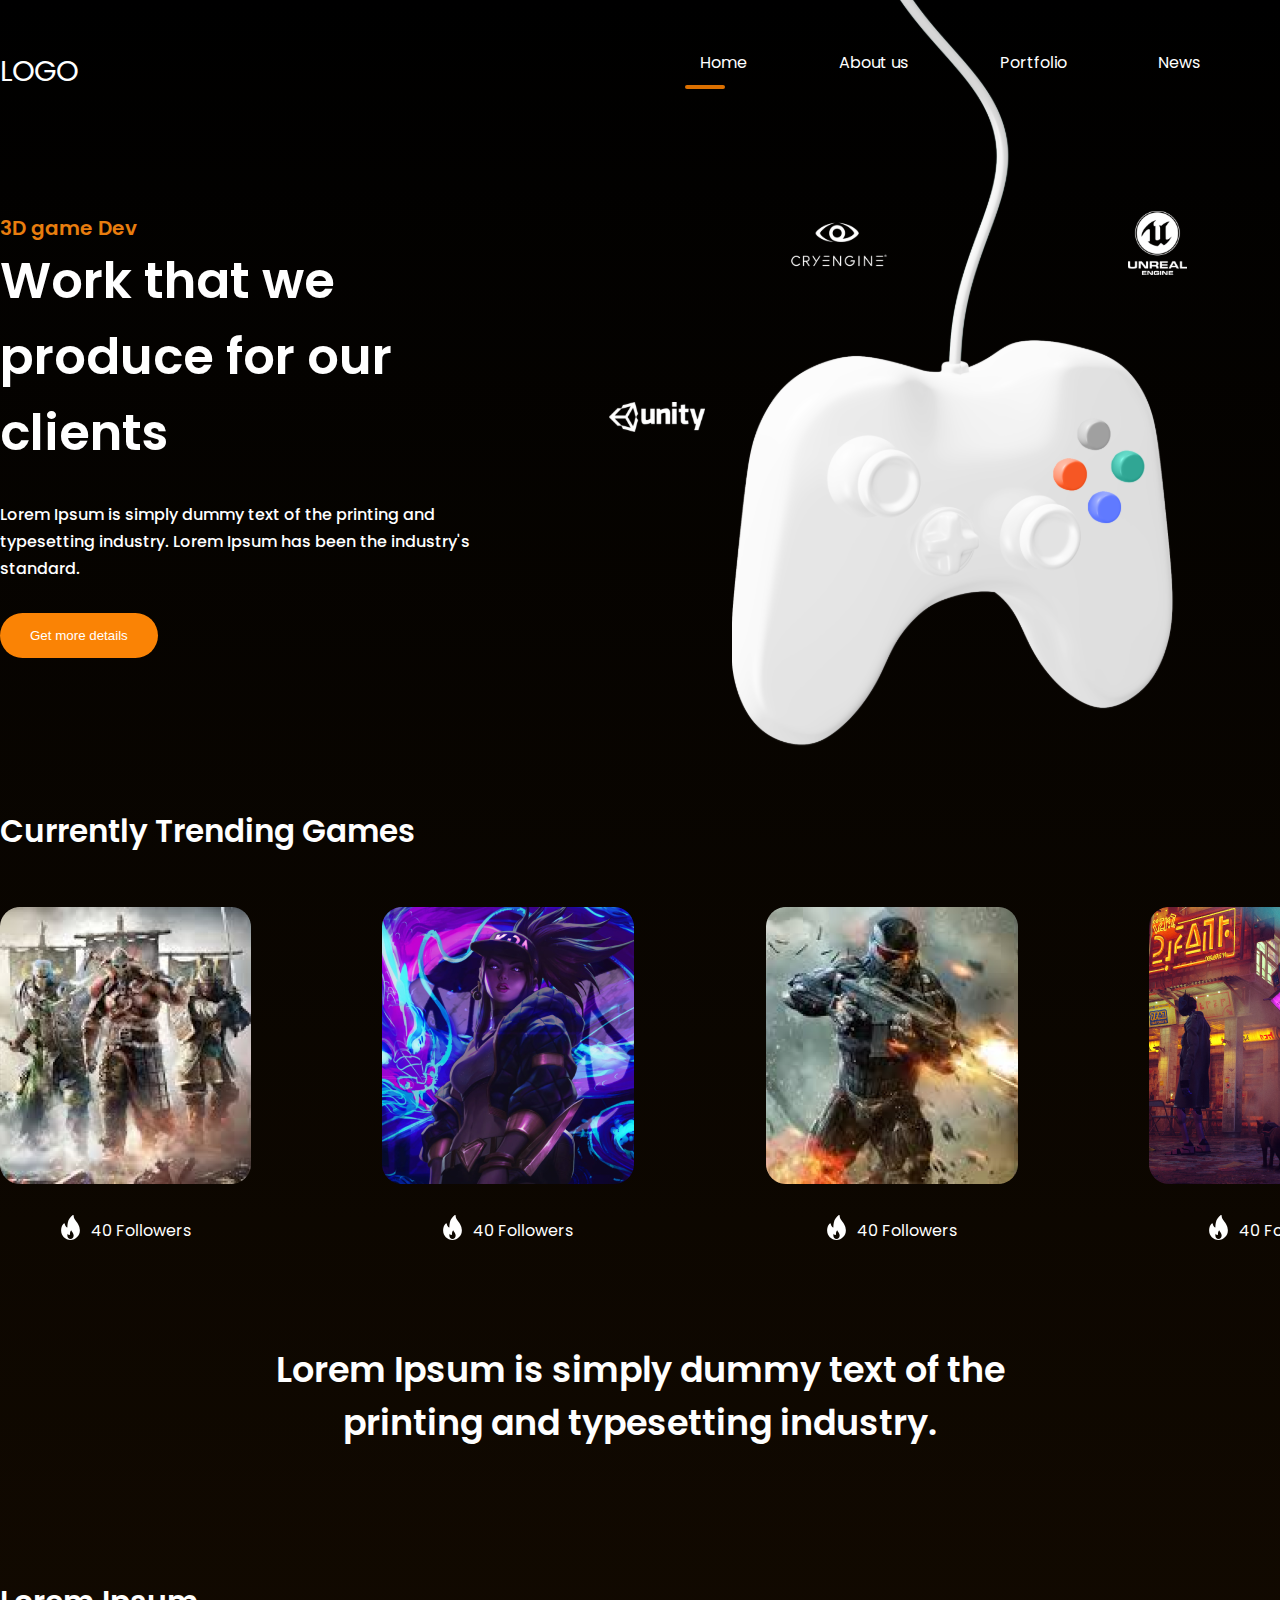
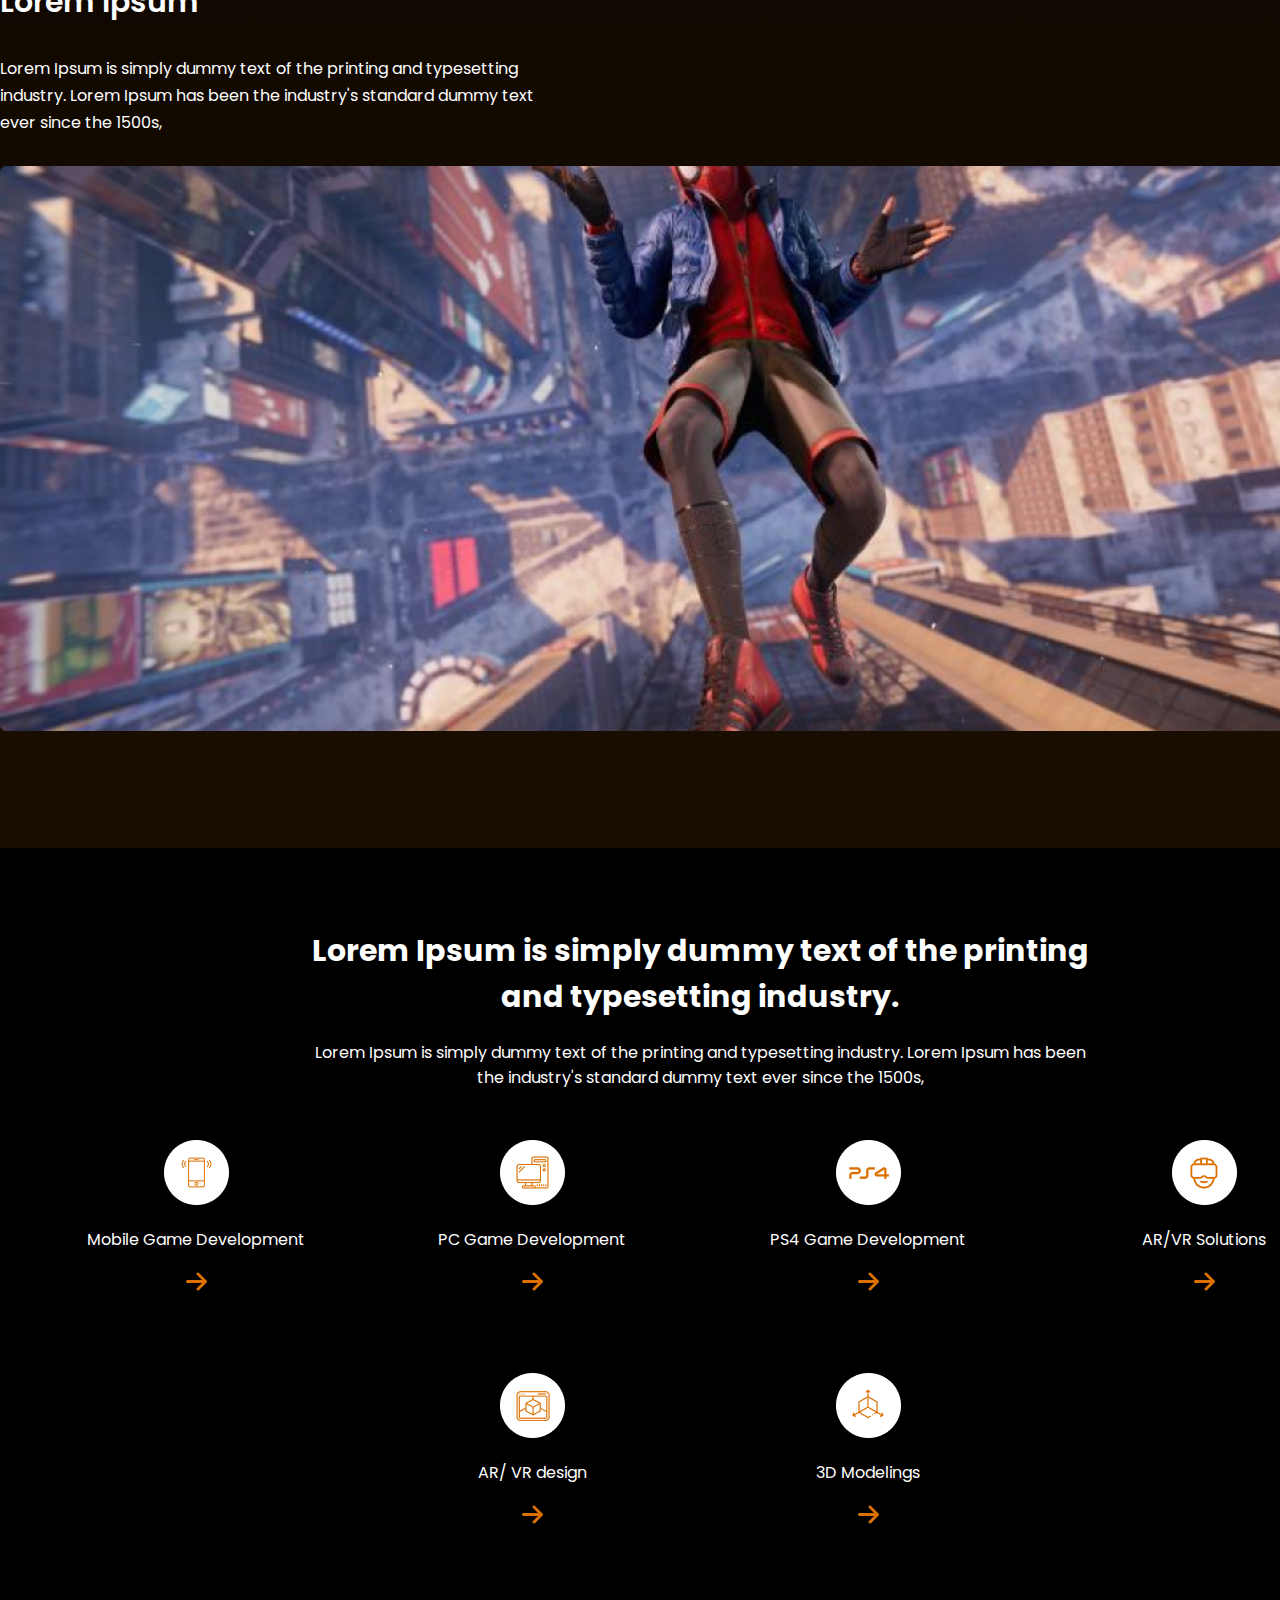
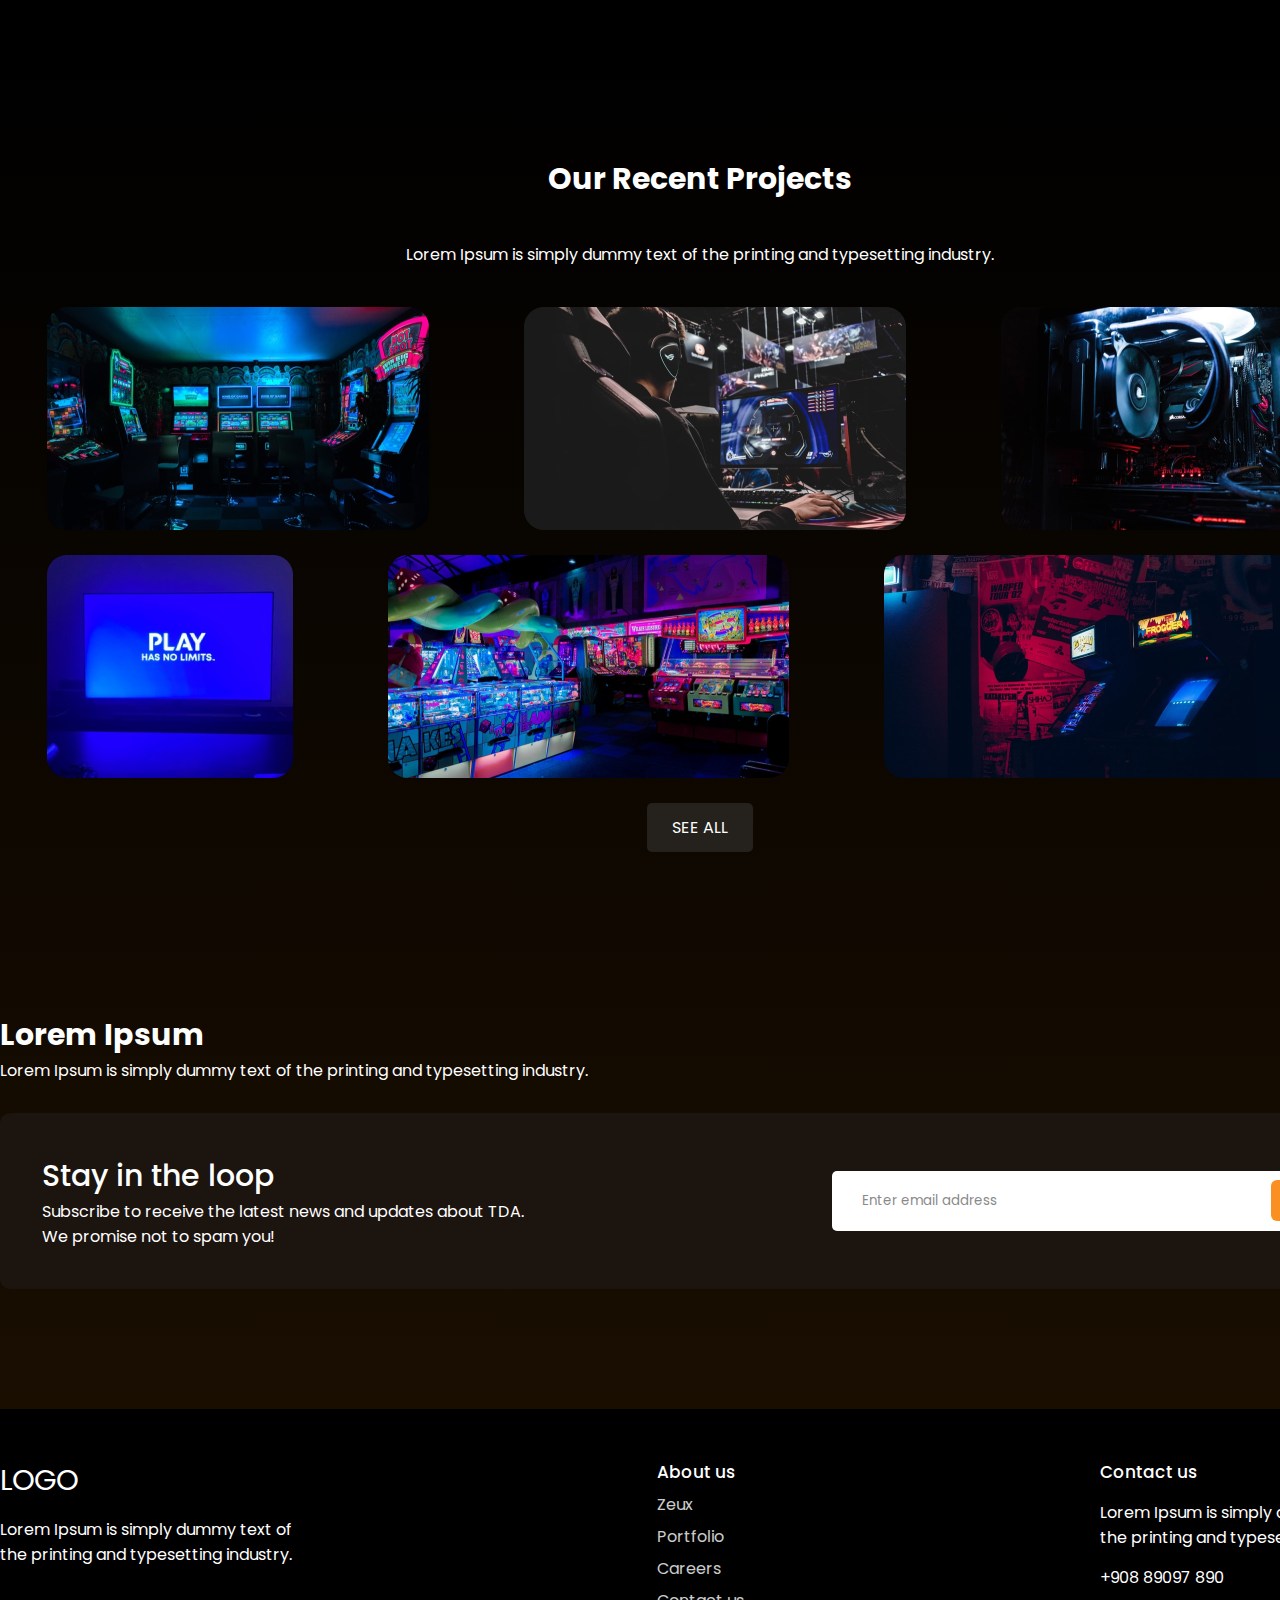
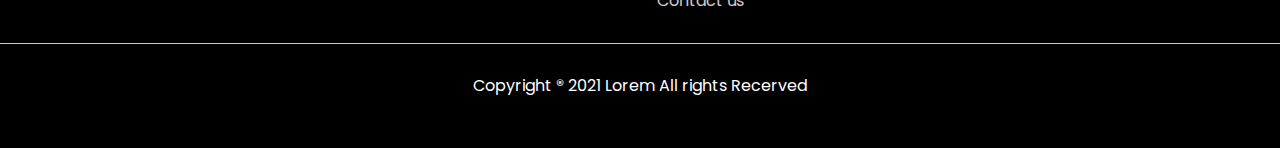
==== index.html @ 4696f95d "Designed the main page and two additional ones." ====
<!DOCTYPE html>
<html lang="en">
<head>
    <meta charset="UTF-8">
    <meta name="viewport" content="width=device-width, initial-scale=1.0">
    <title>Game Website</title>
    <link rel="stylesheet" href="main.css">
    <script src="Script.js"></script>   
</head>
<body>
<div class="wrapper">
    <header class="container">
        <span class="logo">logo</span>
           <nav>
               <ul>
                    <li class="active"><a href="index.html">Home</a></li>
                    <li><a href="about.html">About us</a></li>
                    <li><a href="#">Portfolio</a></li>
                    <li><a href="#">News</a></li>
                    <li class="btn"><a href="contacts.html">Contacts</a></li>
               </ul>
           </nav>
    </header>

    <div class="hero container">
        <div class="hero--info">
            <h2>3D game Dev</h2>
            <h1>Work that we produce for our clients</h1>
            <p>Lorem Ipsum is simply dummy text of the printing and typesetting industry. Lorem Ipsum has been the industry's standard.</p>
            <button class="btn">Get more details</button>
        </div>
    <img src="Images/Joystick.svg" alt="Joystick">
    </div>

    <div class="container trending">

      <a href="#" class="see-all">SEE ALL</a>
      <h3>Currently Trending Games</h3>

      <div class="games">
         <div class="block">
             <img src="Images/Game1.png" alt="">
             <span><img src="Images/Fire.svg" alt=""> 40 Followers</span>
         </div>
         <div class="block">
            <img src="Images/Game2.png" alt="">
            <span><img src="Images/Fire.svg" alt=""> 40 Followers</span>
        </div>
        <div class="block">
            <img src="Images/Game3.png" alt="">
            <span><img src="Images/Fire.svg" alt=""> 40 Followers</span>
        </div>
        <div class="block">
            <img src="Images/Game4.png" alt="">
            <span><img src="Images/Fire.svg" alt=""> 40 Followers</span>
        </div>

       </div>
    </div>

    <div class="container big-text">
        <p>Lorem Ipsum is simply dummy text of the printing and typesetting industry.</p>
    </div>

    <div class="container banner">
        <h3>Lorem Ipsum</h3>
        <p>Lorem Ipsum is simply dummy text of the printing and typesetting industry. Lorem Ipsum has been the industry's standard dummy text ever since the 1500s,</p>
        <img src="Images/Game5.png" alt="">
    </div>
</div>

    <div class="features">
        <div class="container">
            <h3>Lorem Ipsum is simply dummy text of the printing and typesetting industry.</h3>
            <p>Lorem Ipsum is simply dummy text of the printing and typesetting industry. Lorem Ipsum has been the industry's standard dummy text ever since the 1500s,</p>
            <div class="info">
                <div class="block">
                    <img src="Images/Features1.png" alt="">
                    <p>Mobile Game Development</p>
                    <img src="Images/Arrow1.png" alt="">
                </div>
                <div class="block">
                    <img src="Images/Features2.png" alt="">
                    <p>PC Game Development</p>
                    <img src="Images/Arrow1.png" alt="">
                </div>
                <div class="block">
                    <img src="Images/Features3.png" alt="">
                    <p>PS4 Game Development</p>
                    <img src="Images/Arrow1.png" alt="">
                </div>
                <div class="block">
                    <img src="Images/Features4.png" alt="">
                    <p>AR/VR Solutions</p>
                    <img src="Images/Arrow1.png" alt="">
                </div>
                <div class="block">
                    <img src="Images/Features5.png" alt="">
                    <p>AR/ VR design</p>
                    <img src="Images/Arrow1.png" alt="">
                </div>
                <div class="block">
                    <img src="Images/Features6.png" alt="">
                    <p>3D Modelings</p>
                    <img src="Images/Arrow1.png" alt="">
                </div>
            
            </div>


        </div>
    </div>

    <div class="wrapper">
        <div class="container project">
                <h3>Our Recent Projects</h3>
                <p>Lorem Ipsum is simply dummy text of the printing and typesetting industry.</p>
            <div class="images">
                <img src="Images/Img1.png" alt="">
                <img src="Images/Img2.png" alt="">
                <img src="Images/Img3.png" alt="">
            </div>

            <div class="images">
                <img src="Images/Img4.png" alt="">
                <img src="Images/Img5.png" alt="">
                <img src="Images/Img6.png" alt="">
            </div>
            <a href="" class="see-all">SEE ALL</a>
        </div>

        <div class="container email">
            <h3>Lorem Ipsum</h3>
            <p>Lorem Ipsum is simply dummy text of the printing and typesetting industry.</p>
            <div class="block">
                <div>
                    <h4>Stay in the loop</h4>
                    <p>Subscribe to receive the latest news and updates about TDA.
                        We promise not to spam you! </p>

                </div>

                <div>
                    <input type="email" id="emailField" placeholder="Enter email address">
                    <button onclick="checkEmail()">Continue</button>

                </div>

            </div>


        </div>

    </div>

    <footer>
        <div class="blocks container">
            <div>
                <span class="logo">LOGO</span>
                <p>Lorem Ipsum is simply dummy text of the printing and typesetting industry.</p>
            </div>

            <div>
                <h4>About us</h4>
                <ul>
                  <li>Zeux</li>
                  <li>Portfolio</li>
                  <li>Careers</li>
                  <li>Contact us</li>
                </ul>
            </div>

            <div>
                <h4>Contact us</h4>
                <p>Lorem Ipsum is simply dummy text of the printing and typesetting industry.</p>
                <p>+908 89097 890</p>


            </div>



        </div>
        <hr>
        <p>Copyright ® 2021 Lorem All rights Recerved</p>
    </footer>

</body>
</html>
---- main.css ----
@import url('https://fonts.googleapis.com/css2?family=Poppins:ital,wght@0,100;0,200;0,300;0,400;0,500;0,600;0,700;0,800;0,900;1,100;1,200;1,300;1,400;1,500;1,600;1,700;1,800;1,900&display=swap');
* {
    margin: 0;
    padding: 0;
}
body {
    font-family: "Poppins", sans-serif;
    font-weight: 400;
    color: #fff;
    background: #000;
}

a {
    text-decoration: none;
}

img {
    max-width: 100%;
}
.wrapper {
    background: linear-gradient(180deg, rgba(0,0,0,1) 0%, rgba(26,14,1,1) 100%);
    width: 100%;
    overflow-x: hidden;
}

.container {
    width: 1400px;
    margin: 0 auto;
}

header {
padding: 50px 0;
}

header .logo, footer .blocks .logo {
    text-transform: uppercase;
    font-size: 29px;
    font-weight: 800px;
}

header nav {
float: right;
width: 50%;
}

header nav ul {
    list-style: none;
    display: flex;
    justify-content: space-between;
    z-index: 2;
    position: relative;
} 

header nav ul Li {
    display: inline-block;
} 

header nav ul Li a {
    color: #fff;

} 

header nav ul Li.active::after {
    content: '';
    display:block;
    width: 40px;
    height: 4px;
    background: #DC7000;
    border-radius: 10px;
    position: relative;
    top: 10px;
    left: -15px;
} 

header nav ul Li:not(.btn) a:hover {
    color: #fff;
    border-bottom: 4px solid #DC7000;
} 

header nav ul Li.btn a, .email .block button {
    background: #FA9021;
    padding: 9px 17px;
    border-radius: 6px;
    transition: all 500ms ease;
}

header nav ul Li.btn a:hover, .email .block button:hover {
    background: #a5631d;
}

.hero {
    padding-bottom: 100px;
    position: relative; 
    z-index: 1;
}

.hero--info{
    width: 530px;
    padding-top: 70px;
}

.hero--info h2{
    color: #E87D0E;
    font-size: 20px;
    font-weight: 600;
}

.hero--info h1{
    font-size: 50px;
    font-weight: 600;
}

.hero--info p{
    font-weight: 500;
    line-height: 170%;
    margin: 30px 0;
}

.hero--info .btn, .hero-about .info .btn {
    background: #FA8305;
    color: #fff;
    border-radius: 50px;
    padding: 15px 30px;
    border: 0;
    transition: all 500ms ease;

}

.hero--info .btn:hover, .hero-about .info .btn:hover {
    cursor: pointer;
    transform: scale(1.1);
}

.hero img {
    position: absolute;
    top: -150px;
    right: 0;

}

/* СЕКЦИЯ С ИГРАМИ */
.trending {
    padding-top: 50px;
}

.trending h3 {
    font-weight: 600;
    font-size: 31px;
}

.trending .see-all, .project .see-all {
    color: #fff;
    background: #25211d;
    border-radius: 5px;
    padding: 12px 23px;
    float: right;
    display: block;
    transition: all 500ms ease;
}

.trending .see-all:hover, .project .see-all:hover {
    transform: scale(1.1);
}

.trending .games {
    display: flex;
    justify-content: space-between;
    width: 100%;
    padding: 50px 0;

}

.trending .games span {
    display: block;
    text-align: center;
    margin-top: 20px;
}

.trending .games span img {
    position: relative;
    top: 4px;
    margin-right: 7px;
}

.big-text {
    padding: 50px 0;
    font-size: 35px;
    font-weight: 600;
    text-align: center;
    width: 800px;
}

.banner {
    padding: 80px 0;

}

.banner h3 {
    font-size: 30px;
    font-weight: 600;
    margin-bottom: 30px;
}

.banner p {
    line-height: 170%;
    margin-bottom: 30px;
    width: 550px;
}

.banner img {
    width: 100%;
    margin-bottom: 30px;
}

/* СЕКЦИЯ С ИЗОБРАЖЕНИЕМ */

.features {
    background: url(Images/BG2.png) no-repeat center center fixed;
    background-size: cover;
    padding: 80px 0;
}
.features h3,
.features p {
    margin-bottom: 20px;
    text-align: center;
    max-width: 800px;
    margin-left: auto;
    margin-right: auto;
}
.features h3 {
    font-size: 30px;
}

.features .info {
    display: flex;
    justify-content: center;
    flex-wrap: wrap;
}

.features .info .block {
    text-align: center;
    width: 20%;
    margin: 30px 2%;
}

.features .info .block img {
    margin-bottom: 15px;
}

.project {
    padding: 100px 0;
}

.project h3 {
    font-size: 30px;
    text-align: center;
}

.project p {
    margin: 40px 0;
    text-align: center;
}

.project .images {
    display: flex;
    justify-content: space-around;
    margin-bottom: 25px;

}

.project .see-all {
    float: none;
    width: 60px;
    text-align: center;
    margin: 0 auto;
}

/* НИЖНЯЯ СЕКЦИЯ ГЛАВНОЙ СТРАНИЦЫ */

.email {
    padding-bottom: 120px;

}

.email h3 {
    margin-top: 60px;
    font-size: 30px; 

}

.email .block {
background: #1C140F;
margin-top: 30px;
border-radius: 10px;
padding: 40px 3%;
width: 94%;
display: flex;
justify-content: space-between;
align-items: center;
}

.email .block h4 {
font-size: 30px;
font-weight: 500;
}

.email .block p {
    width: 500px;
}

.email .block input {
    background: #fff;
    outline: none;
    border: 0;
    border-radius: 5px;
    width: 380px;
    font-family: "Poppins", sans-serif;
    font-weight: 400;
    padding: 20px 30px;
    position: relative;
    right: -95px;
    z-index: 1;
    padding-right: 120px;
}

.email .block input::placeholder {
color: #898989;
}

.email .block button {
    cursor: pointer;
    border: 0;
    padding: 13px 17px;
    position: relative;
    z-index: 2;
    color: #fff;
}

/* Страница "About us" */

.hero-about {
    position: relative;
}

.hero-about .info {
    width: 500px;
    padding: 250px 0;
}

.hero-about .info h1 {
    margin-bottom: 15px;
    font-size: 30px;

}

.hero-about .info .btn {
    margin-top: 20px;
}

.hero-about img {
    position: absolute;
    right: -150px;
    top: 0;
}

.work {
    padding: 80px 0;
}

.work h2 {
    font-size: 25px;
    margin-bottom: 40px;
}

.work .blocks {
    display: flex;
    justify-content: space-between;
}

.work .blocks .block {
width: 25%;
border-radius: 10px;
padding: 50px 35px;
background: #1C140F;
}

.work .blocks .block h3 {
    font-size: 20px;
    margin: 20px 0;
}

.work .blocks .block .badge {
    border-radius: 7px;
    padding: 10px 20px;
}

.work .blocks .block .badge.purple {
    background: #560f67;
}

.work .blocks .block .badge.brown {
    background: #31190D;
}

.work .blocks .block .badge.green {
    background: #192A1D;
}

/* Страница "Contacts" */

.hero-contacts h1 {
    text-align: center;
    margin-top: 70px;
    margin-bottom: 30px;
    font-size: 33px;
}

.hero-contacts p {
    text-align: center;
}

.hero-contacts img {
    width: 70%;
    margin: 80px 15%;
}

.feedback {
    padding: 70px 0;
    background: #1C140F;
}
.feedback h2 {
    text-align: center;
    font-weight: 500;
    font-size: 30px;
}

.feedback p {
    text-align: center;
    margin-top: 10px;
}

.feedback form {
    margin: 80px auto;
    width: 600px;
}

.feedback form .inline {
    display: flex;
    justify-content: space-between;
}

.feedback form .inline > div {
    width: 50%;
}

.feedback form label {
    color: #4F4F4F;
    font-size: 14px;
}

.feedback form input, .feedback form textarea {
    background: rgba(255, 255, 255, 0.07);
    border-radius: 10px;
    border: 0.5px solid #CECECE;
    display: block;
    width: 90%;
    padding: 15px 10px;
    outline: none;
    color: #FFF;
    margin-top: 7px;
    margin-bottom: 20px;
}

.feedback form .one-line {
    width: 96%;
}

.feedback form textarea {
    resize: none;
    height: 200px;
}

.feedback form button {
    background: #DC7000;
    border-radius: 5px;
    border: 0;
    float: right;
    cursor: pointer;
    color: #fff;
    padding: 15px 35px;
    transition: all 500ms ease;
}

.feedback form button:hover {
    transform: scale(1.1);
}

/* Footer */

footer {
    background: #000;
    padding: 50px 0;
}

footer .blocks {
    display: flex;
    justify-content: space-between;
}

footer .blocks p {
    width: 300px;
    margin: 15px 0;
}

footer .blocks h4 {
    font-weight: 500;
    font-size: 17px;
}

footer .blocks ul {
    list-style: none;
}

footer .blocks ul li {
    margin-top: 7px;
    opacity: 0.8;

}

footer hr {
    margin: 30px 0;
    border: 0;
    height: 0.6px;
    background: #ccc;
}

footer > p {
    text-align: center;
}
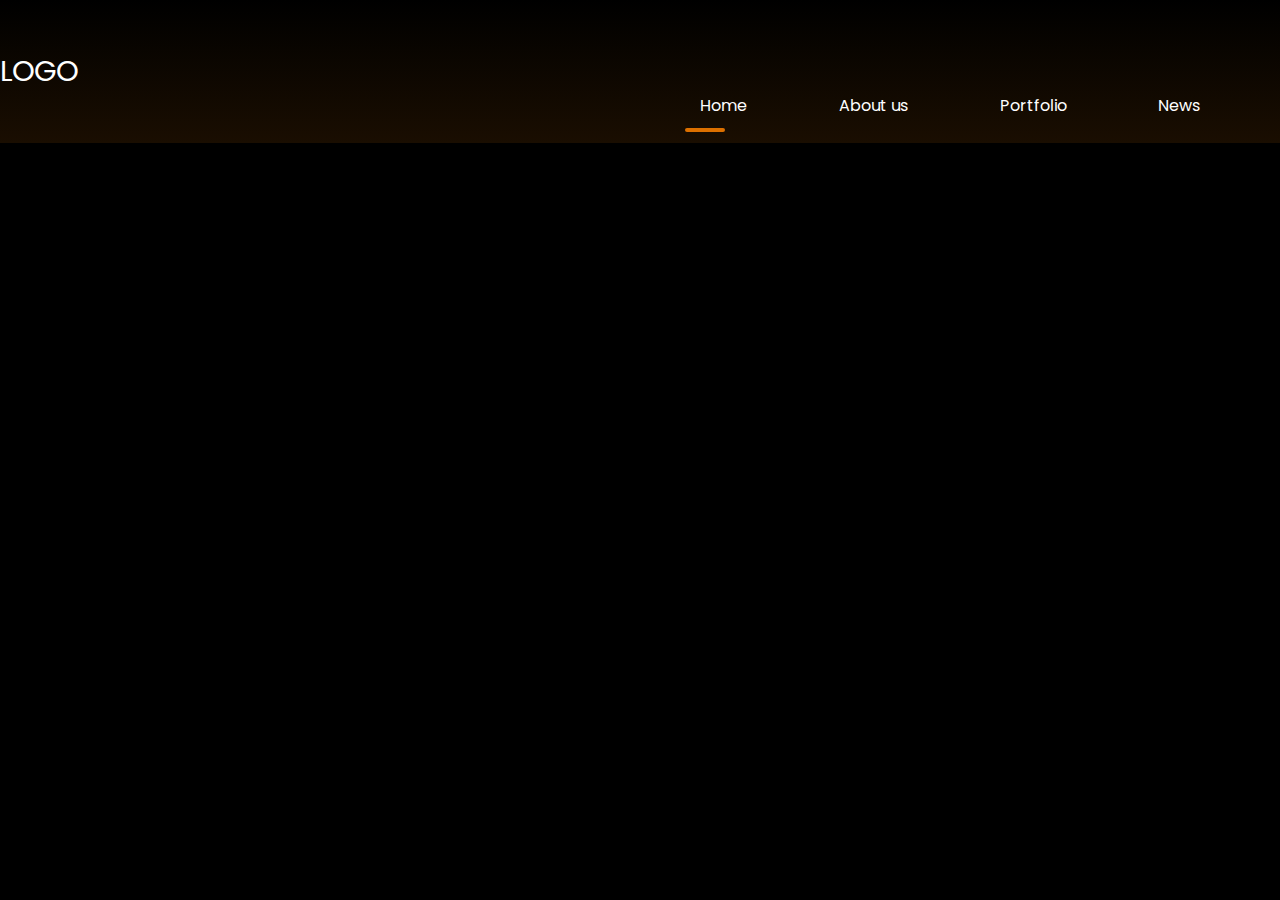
==== commit 25c19596: "Add mobile navigation" ====
--- a/index.html
+++ b/index.html
@@ -5,24 +5,32 @@
     <meta name="viewport" content="width=device-width, initial-scale=1.0">
     <title>Game Website</title>
     <link rel="stylesheet" href="main.css">
-    <script src="Script.js"></script>   
+    <link rel="stylesheet" href="media.css">
 </head>
 <body>
 <div class="wrapper">
-    <header class="container">
-        <span class="logo">logo</span>
-           <nav>
-               <ul>
-                    <li class="active"><a href="index.html">Home</a></li>
-                    <li><a href="about.html">About us</a></li>
-                    <li><a href="#">Portfolio</a></li>
-                    <li><a href="#">News</a></li>
-                    <li class="btn"><a href="contacts.html">Contacts</a></li>
-               </ul>
-           </nav>
+    <header class="container none1">
+        <span class="logo header__top-row none1">logo</span>
+           <div class="header__nav">
+
+               <nav id="nav" class="nav">
+                    <ul class="nav-list">
+                     <li class="nav-item active"><a href="index.html">Home</a></li>
+                     <li class="nav-item"><a href="about.html">About us</a></li>
+                     <li class="nav-item"><a href="#">Portfolio</a></li>
+                     <li class="nav-item"><a href="#">News</a></li>
+                     <li class="btn"><a href="contacts.html">Contacts</a></li>
+                    </ul>
+
+                    <button id="nav-btn" class="nav-button">
+                        <img id="nav-btn-img" src="./Images\nav\nav-open.svg" alt="Nav button">
+                    </button>
+
+                </nav>
+            </div>
     </header>
 
-    <div class="hero container">
+    <div class="hero container none">
         <div class="hero--info">
             <h2>3D game Dev</h2>
             <h1>Work that we produce for our clients</h1>
@@ -32,12 +40,12 @@
     <img src="Images/Joystick.svg" alt="Joystick">
     </div>
 
-    <div class="container trending">
+    <div class="container trending none">
 
       <a href="#" class="see-all">SEE ALL</a>
       <h3>Currently Trending Games</h3>
 
-      <div class="games">
+      <div class="games none">
          <div class="block">
              <img src="Images/Game1.png" alt="">
              <span><img src="Images/Fire.svg" alt=""> 40 Followers</span>
@@ -58,18 +66,18 @@
        </div>
     </div>
 
-    <div class="container big-text">
+    <div class="container big-text none">
         <p>Lorem Ipsum is simply dummy text of the printing and typesetting industry.</p>
     </div>
 
-    <div class="container banner">
+    <div class="container banner none">
         <h3>Lorem Ipsum</h3>
         <p>Lorem Ipsum is simply dummy text of the printing and typesetting industry. Lorem Ipsum has been the industry's standard dummy text ever since the 1500s,</p>
         <img src="Images/Game5.png" alt="">
     </div>
 </div>
 
-    <div class="features">
+    <div class="features none">
         <div class="container">
             <h3>Lorem Ipsum is simply dummy text of the printing and typesetting industry.</h3>
             <p>Lorem Ipsum is simply dummy text of the printing and typesetting industry. Lorem Ipsum has been the industry's standard dummy text ever since the 1500s,</p>
@@ -112,7 +120,7 @@
     </div>
 
     <div class="wrapper">
-        <div class="container project">
+        <div class="container project none">
                 <h3>Our Recent Projects</h3>
                 <p>Lorem Ipsum is simply dummy text of the printing and typesetting industry.</p>
             <div class="images">
@@ -129,7 +137,7 @@
             <a href="" class="see-all">SEE ALL</a>
         </div>
 
-        <div class="container email">
+        <div class="container email none">
             <h3>Lorem Ipsum</h3>
             <p>Lorem Ipsum is simply dummy text of the printing and typesetting industry.</p>
             <div class="block">
@@ -153,7 +161,7 @@
 
     </div>
 
-    <footer>
+    <footer class= "none">
         <div class="blocks container">
             <div>
                 <span class="logo">LOGO</span>
@@ -184,6 +192,6 @@
         <hr>
         <p>Copyright ® 2021 Lorem All rights Recerved</p>
     </footer>
-
+    <script src="Script.js"></script> 
 </body>
 </html>--- a/main.css
+++ b/main.css
@@ -3,6 +3,11 @@
     margin: 0;
     padding: 0;
 }
+
+.none {
+    display: none !important;
+}
+
 body {
     font-family: "Poppins", sans-serif;
     font-weight: 400;
@@ -50,6 +55,14 @@
     z-index: 2;
     position: relative;
 } 
+
+/* НОВЫЙ УЧАСТОК КОДА */
+
+.nav-button {
+    display: none;
+}
+
+/* НОВЫЙ УЧАСТОК КОДА */
 
 header nav ul Li {
     display: inline-block;
--- a/media.css
+++ b/media.css
@@ -0,0 +1,34 @@
+@media(max-width: 959px) {
+    .nav-list {
+        display: none;
+    }
+    .nav-button{
+        display: block;
+    }
+    
+    .nav.open .nav-list {
+    position: fixed;
+    top: 0;
+    bottom: 0;
+    left: 0;
+    right: 0;
+    z-index: 1;
+    padding: 25px 30px;
+    display: flex;
+    flex-direction: column;
+    row-gap: 20px;
+    font-size: 25px;
+    font-weight: 600;
+    }
+    
+    .nav-button {
+    position: absolute;
+    z-index: 9;
+    top: 46px;
+    right: 30px;
+    }
+    
+    .nav.open .nav-button {
+    position: fixed;
+    }
+}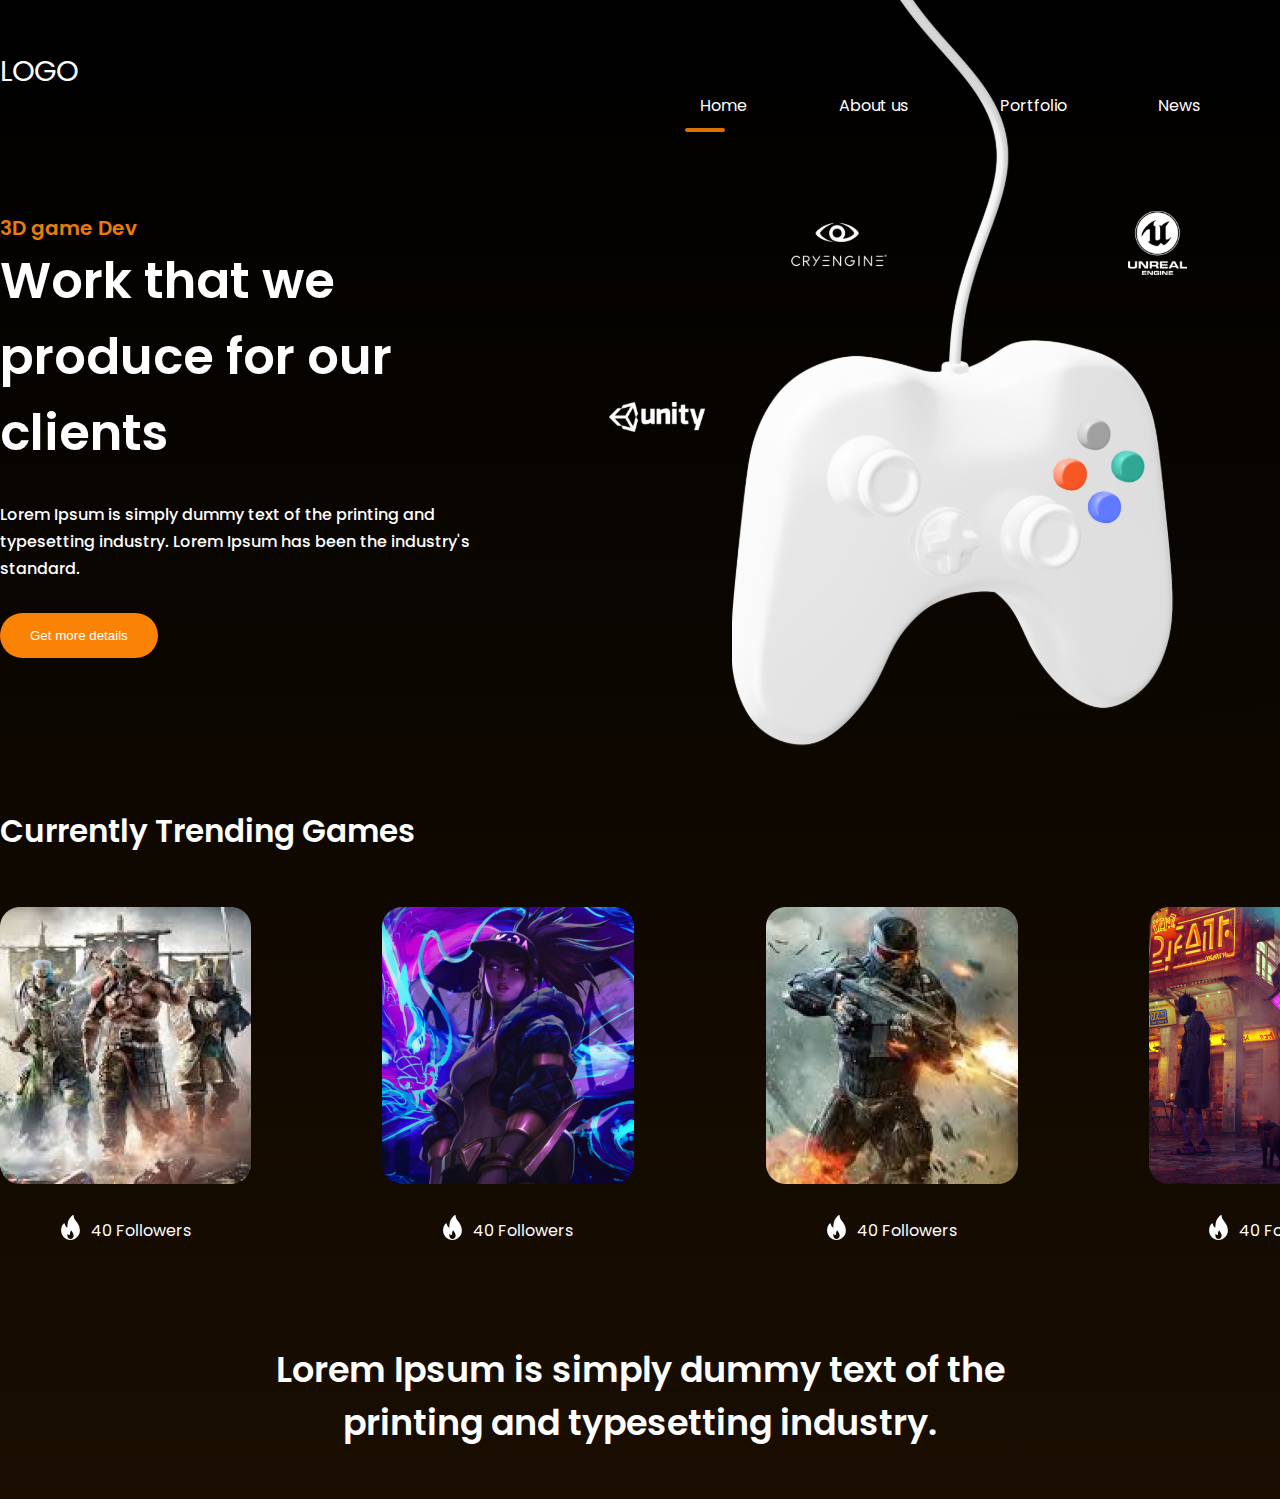
==== commit ec7f70e1: "mobile adaptation part1" ====
--- a/index.html
+++ b/index.html
@@ -30,22 +30,22 @@
             </div>
     </header>
 
-    <div class="hero container none">
+    <div class="hero container none1">
         <div class="hero--info">
             <h2>3D game Dev</h2>
             <h1>Work that we produce for our clients</h1>
             <p>Lorem Ipsum is simply dummy text of the printing and typesetting industry. Lorem Ipsum has been the industry's standard.</p>
             <button class="btn">Get more details</button>
         </div>
-    <img src="Images/Joystick.svg" alt="Joystick">
+    <img id="Joystick" src="Images/Joystick.svg" alt="Joystick">
     </div>
 
-    <div class="container trending none">
+    <div class="container trending none1">
 
-      <a href="#" class="see-all">SEE ALL</a>
+      <a href="#" class="see-all button-see-all">SEE ALL</a>
       <h3>Currently Trending Games</h3>
 
-      <div class="games none">
+      <div class="games none1">
          <div class="block">
              <img src="Images/Game1.png" alt="">
              <span><img src="Images/Fire.svg" alt=""> 40 Followers</span>
@@ -66,7 +66,7 @@
        </div>
     </div>
 
-    <div class="container big-text none">
+    <div class="container big-text none1">
         <p>Lorem Ipsum is simply dummy text of the printing and typesetting industry.</p>
     </div>
 
--- a/media.css
+++ b/media.css
@@ -18,9 +18,15 @@
     flex-direction: column;
     row-gap: 20px;
     font-size: 25px;
-    font-weight: 600;
+    font-weight: 400;
+    justify-content: center;
+    height: 600px;
     }
-    
+
+    .nav.open .nav-list .nav-item a {
+        margin: 0 auto;
+    }
+
     .nav-button {
     position: absolute;
     z-index: 9;
@@ -31,4 +37,68 @@
     .nav.open .nav-button {
     position: fixed;
     }
-}+
+    .container {
+        width: 480px;
+        margin: 0 auto;
+    }
+
+    header .logo, footer .blocks .logo {
+        text-transform: uppercase;
+        font-size: 25px;
+        font-weight: 600px;
+        padding: 25px 30px;
+    }
+
+    #Joystick {
+        display: none;
+    }
+
+    .hero--info{
+        max-width: 375px;
+        padding-top: 30px;
+        margin: 20px;
+    }
+    
+    .hero--info h2{
+        color: #E87D0E;
+        font-size: 16px;
+        font-weight: 400;
+    }
+    
+    .hero--info h1{
+        font-size: 30px;
+        font-weight: 600;
+    }
+    
+
+    .trending {
+        padding-top: 25px;
+    }
+
+    .trending .see-all {
+        color: #fff;
+        background: #25211d;
+        border-radius: 5px;
+        padding: 12px 23px;
+        float: right;
+        display: block;
+        margin-top: 100px;
+        margin-right: 200px;
+        transition: all 500ms ease;
+    }
+
+    .trending .games {
+        display: grid;
+        grid-template-columns: 1fr 1fr;
+        gap: 30px;
+        justify-content: space-between;
+        width: 80%;
+        padding: 50px 10px;
+    
+    }
+
+
+
+}
+
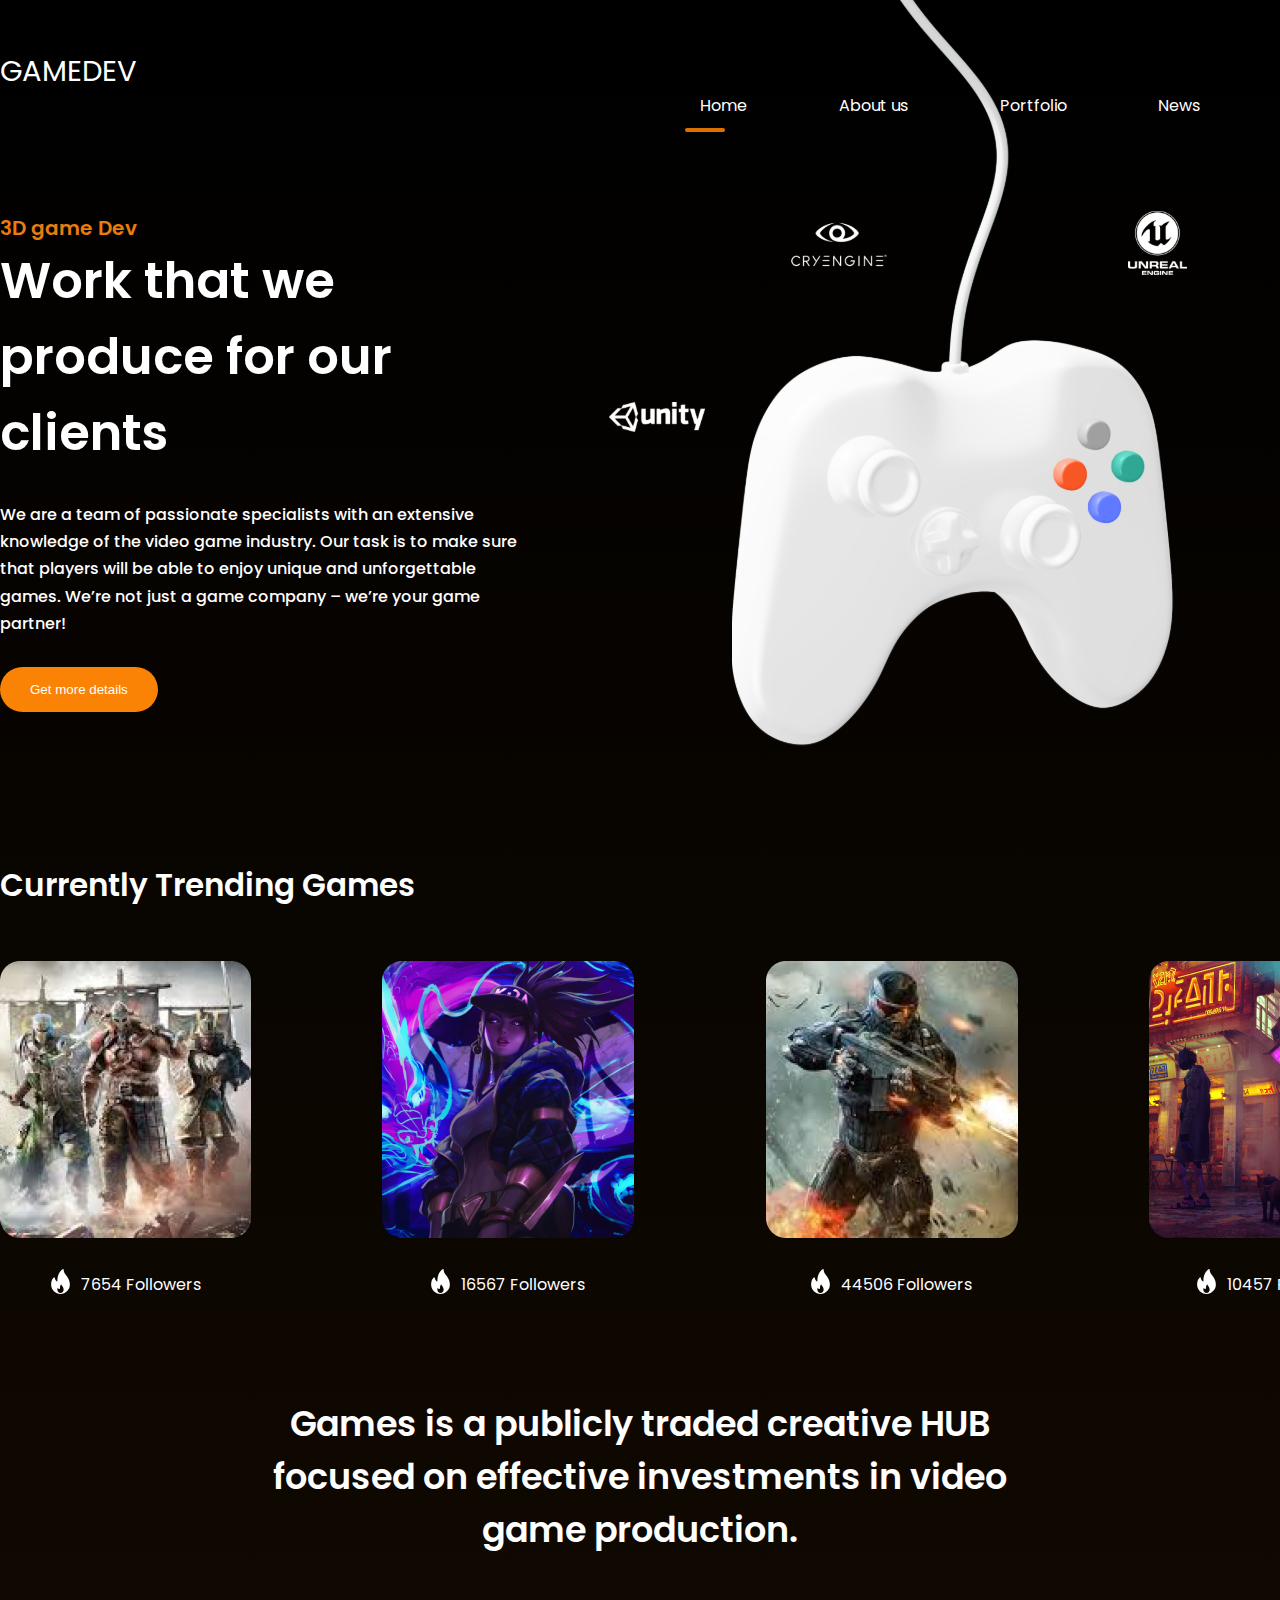
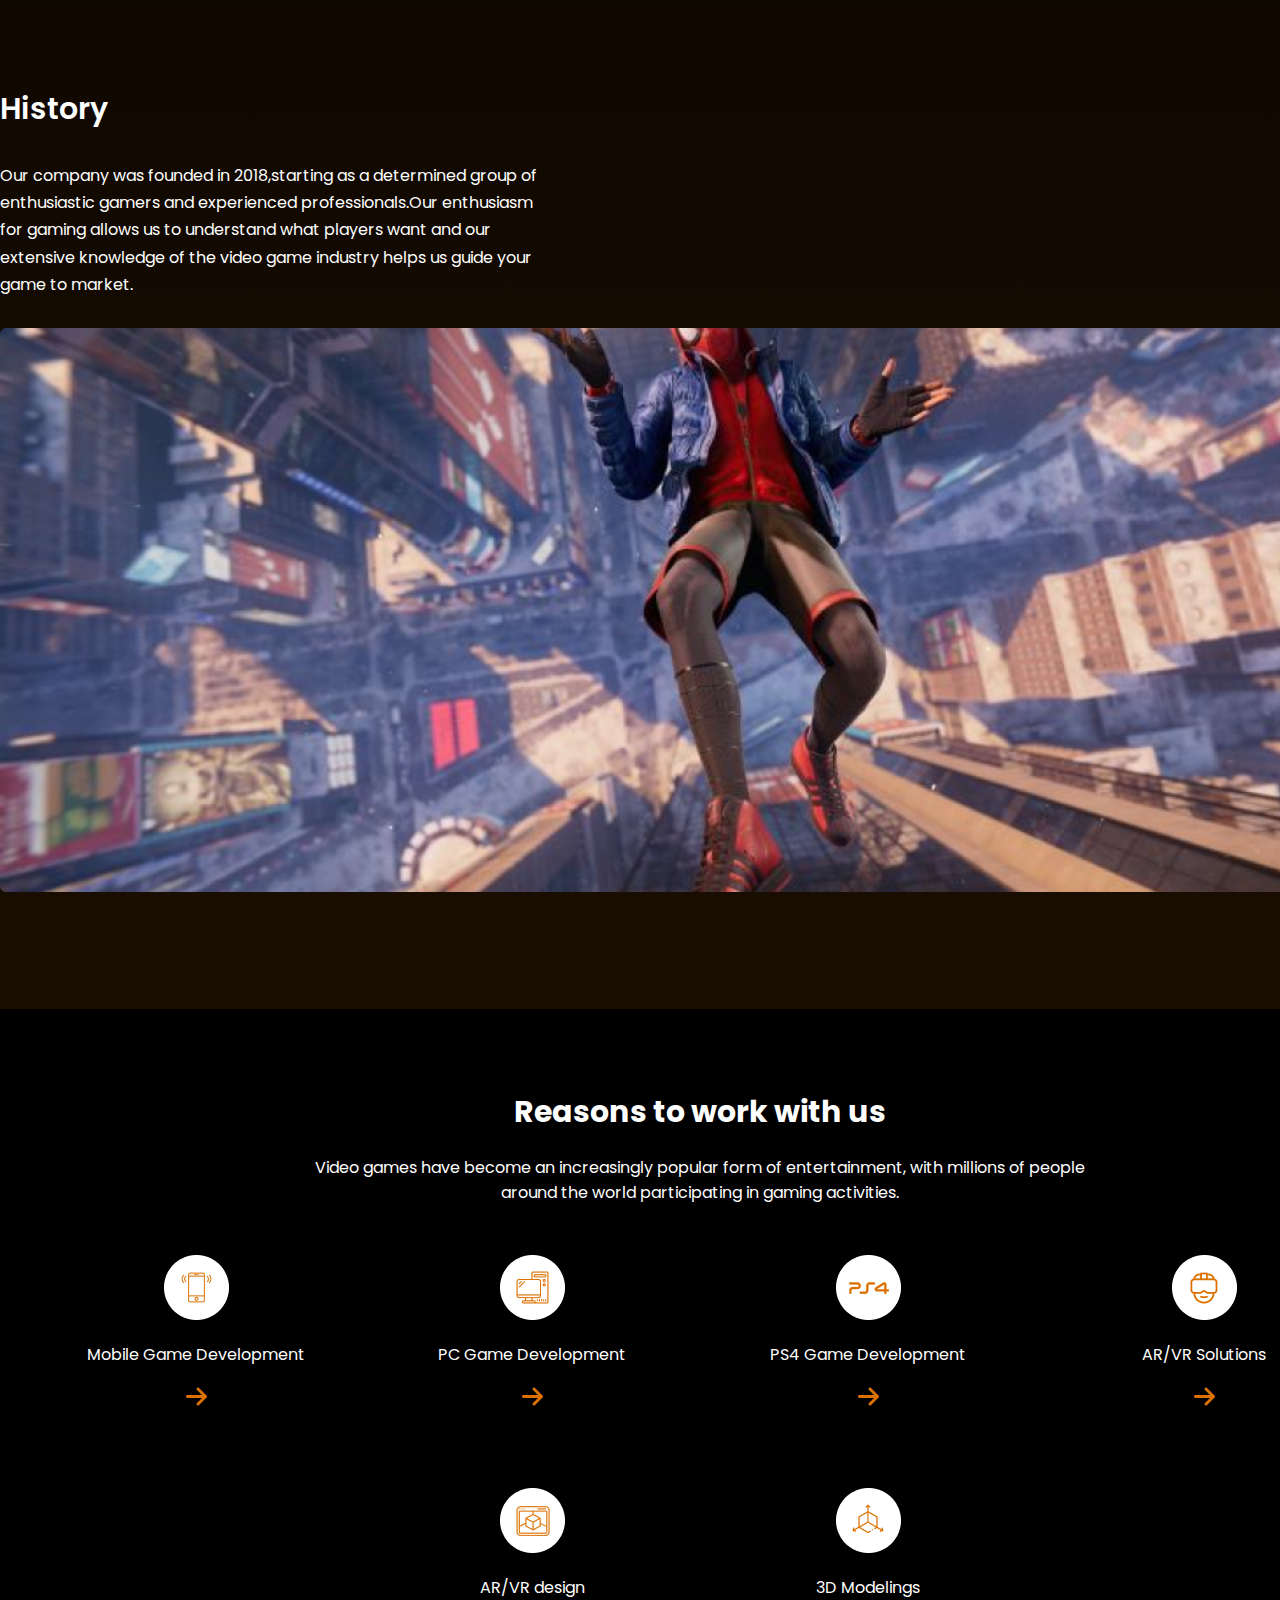
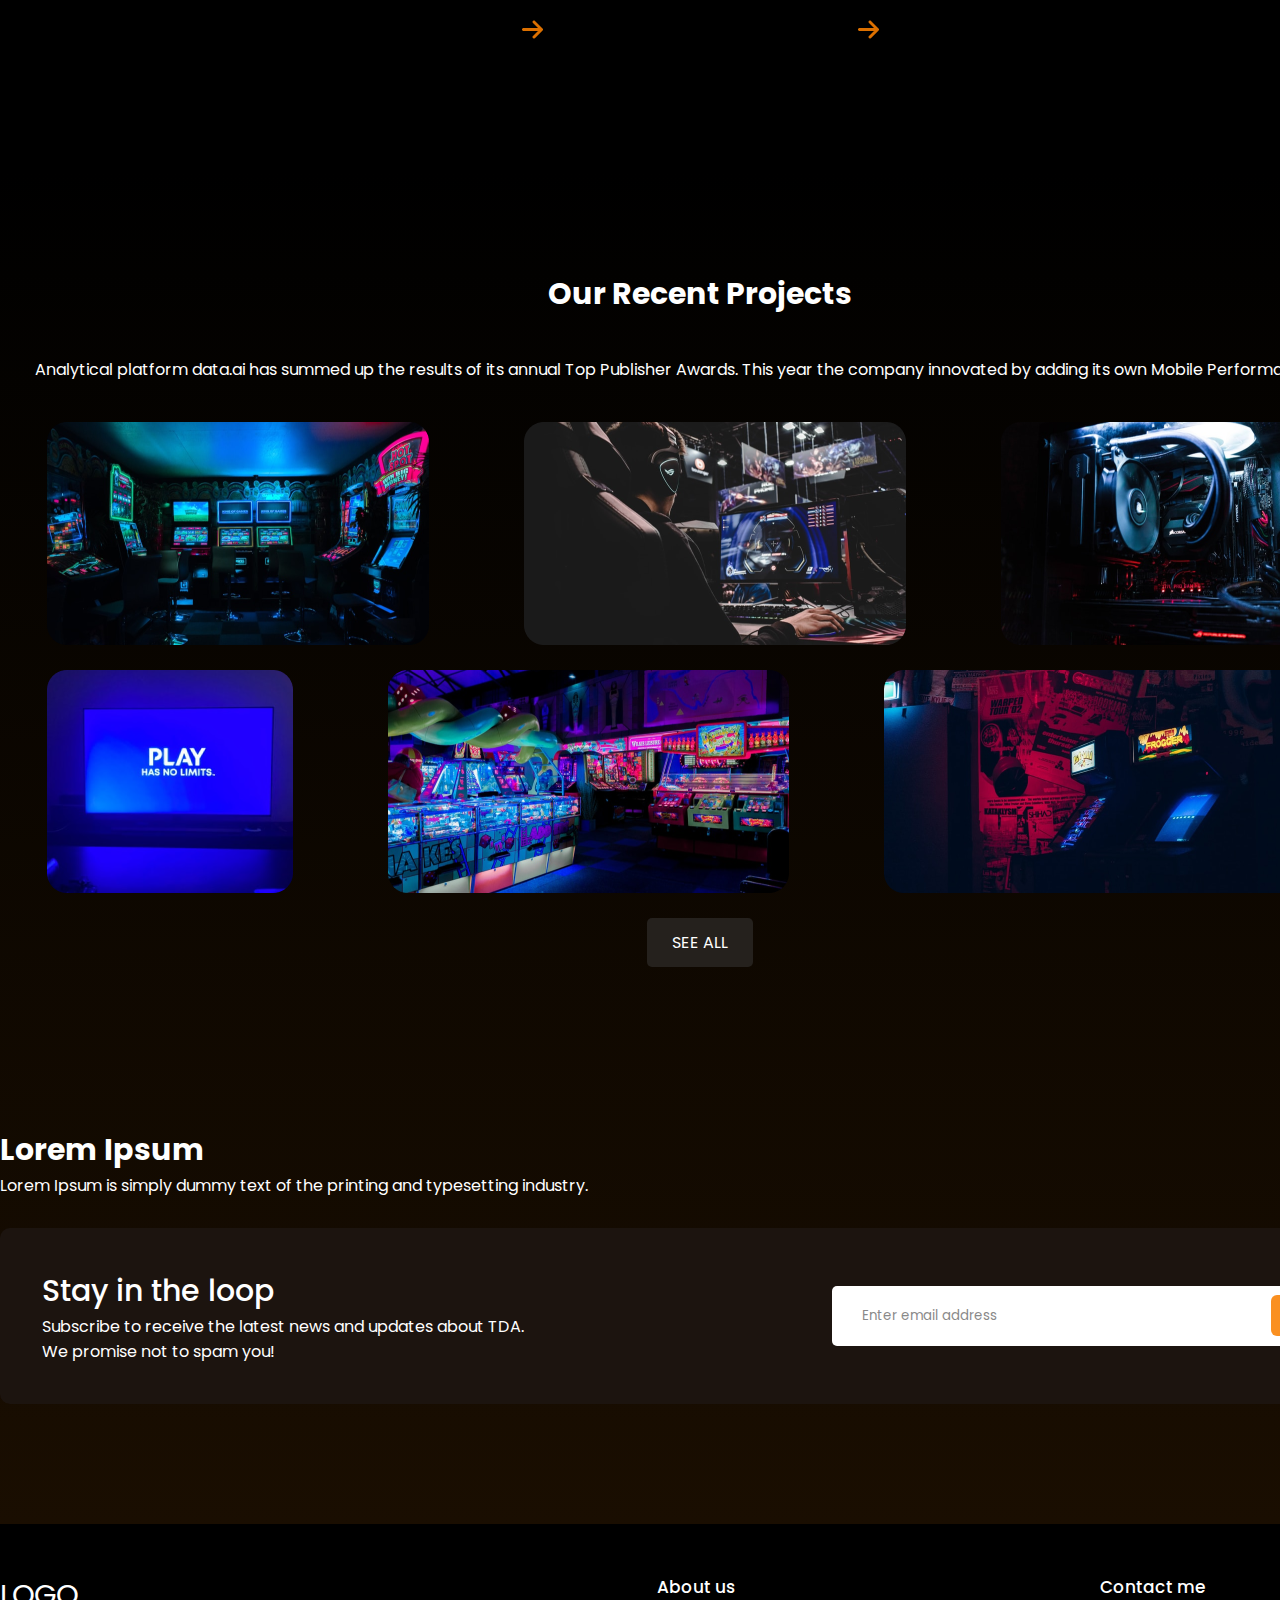
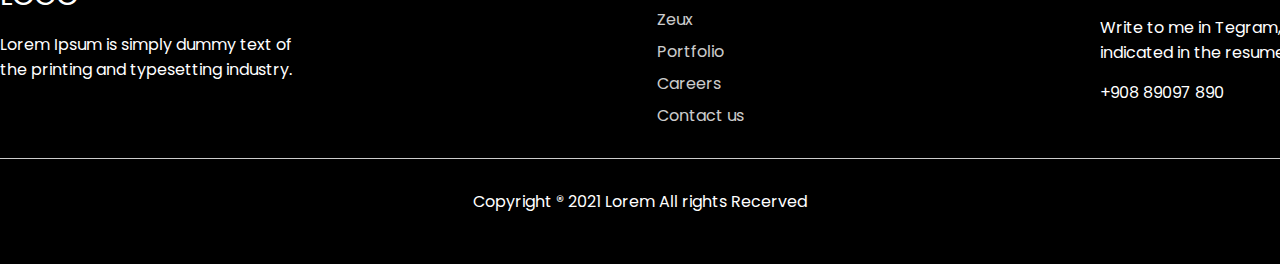
==== commit 32f07e06: "Add mobile adaptation" ====
--- a/index.html
+++ b/index.html
@@ -10,7 +10,7 @@
 <body>
 <div class="wrapper">
     <header class="container none1">
-        <span class="logo header__top-row none1">logo</span>
+        <span class="logo header__top-row none1">Gamedev</span>
            <div class="header__nav">
 
                <nav id="nav" class="nav">
@@ -21,10 +21,10 @@
                      <li class="nav-item"><a href="#">News</a></li>
                      <li class="btn"><a href="contacts.html">Contacts</a></li>
                     </ul>
-
                     <button id="nav-btn" class="nav-button">
-                        <img id="nav-btn-img" src="./Images\nav\nav-open.svg" alt="Nav button">
+                        <img id="nav-btn-img" src="./Images/nav/nav-open.svg" alt="Nav button">
                     </button>
+
 
                 </nav>
             </div>
@@ -34,7 +34,9 @@
         <div class="hero--info">
             <h2>3D game Dev</h2>
             <h1>Work that we produce for our clients</h1>
-            <p>Lorem Ipsum is simply dummy text of the printing and typesetting industry. Lorem Ipsum has been the industry's standard.</p>
+            <p>We are a team of passionate specialists with an extensive knowledge of the video game industry.
+                Our task is to make sure that players will be able to enjoy unique and unforgettable games.
+                We’re not just a game company – we’re your game partner!</p>
             <button class="btn">Get more details</button>
         </div>
     <img id="Joystick" src="Images/Joystick.svg" alt="Joystick">
@@ -42,45 +44,47 @@
 
     <div class="container trending none1">
 
+      <div class="mobile_tending">
       <a href="#" class="see-all button-see-all">SEE ALL</a>
       <h3>Currently Trending Games</h3>
+      </div>
 
       <div class="games none1">
          <div class="block">
              <img src="Images/Game1.png" alt="">
-             <span><img src="Images/Fire.svg" alt=""> 40 Followers</span>
+             <span><img src="Images/Fire.svg" alt=""> 7654 Followers</span>
          </div>
          <div class="block">
             <img src="Images/Game2.png" alt="">
-            <span><img src="Images/Fire.svg" alt=""> 40 Followers</span>
+            <span><img src="Images/Fire.svg" alt=""> 16567 Followers</span>
         </div>
         <div class="block">
             <img src="Images/Game3.png" alt="">
-            <span><img src="Images/Fire.svg" alt=""> 40 Followers</span>
+            <span><img src="Images/Fire.svg" alt=""> 44506 Followers</span>
         </div>
         <div class="block">
             <img src="Images/Game4.png" alt="">
-            <span><img src="Images/Fire.svg" alt=""> 40 Followers</span>
+            <span><img src="Images/Fire.svg" alt=""> 10457 Followers</span>
         </div>
 
        </div>
     </div>
 
     <div class="container big-text none1">
-        <p>Lorem Ipsum is simply dummy text of the printing and typesetting industry.</p>
-    </div>
-
-    <div class="container banner none">
-        <h3>Lorem Ipsum</h3>
-        <p>Lorem Ipsum is simply dummy text of the printing and typesetting industry. Lorem Ipsum has been the industry's standard dummy text ever since the 1500s,</p>
+        <p>Games is a publicly traded creative HUB focused on effective investments in video game production.</p>
+    </div>
+
+    <div class="container banner none1">
+        <h3>History</h3>
+        <p>Our company was founded in 2018,starting as a determined group of enthusiastic gamers and experienced professionals.Our enthusiasm for gaming allows us to understand what players want and our extensive knowledge of the video game industry helps us guide your game to market.</p>
         <img src="Images/Game5.png" alt="">
     </div>
 </div>
 
-    <div class="features none">
-        <div class="container">
-            <h3>Lorem Ipsum is simply dummy text of the printing and typesetting industry.</h3>
-            <p>Lorem Ipsum is simply dummy text of the printing and typesetting industry. Lorem Ipsum has been the industry's standard dummy text ever since the 1500s,</p>
+    <div class="features none1">
+        <div class="container features_mobile">
+            <h3>Reasons to work with us</h3>
+            <p>Video games have become an increasingly popular form of entertainment, with millions of people around the world participating in gaming activities.</p>
             <div class="info">
                 <div class="block">
                     <img src="Images/Features1.png" alt="">
@@ -104,7 +108,7 @@
                 </div>
                 <div class="block">
                     <img src="Images/Features5.png" alt="">
-                    <p>AR/ VR design</p>
+                    <p>AR/VR design</p>
                     <img src="Images/Arrow1.png" alt="">
                 </div>
                 <div class="block">
@@ -120,9 +124,9 @@
     </div>
 
     <div class="wrapper">
-        <div class="container project none">
+        <div class="container project none1">
                 <h3>Our Recent Projects</h3>
-                <p>Lorem Ipsum is simply dummy text of the printing and typesetting industry.</p>
+                <p>Analytical platform data.ai has summed up the results of its annual Top Publisher Awards. This year the company innovated by adding its own Mobile Performance Score.</p>
             <div class="images">
                 <img src="Images/Img1.png" alt="">
                 <img src="Images/Img2.png" alt="">
@@ -137,7 +141,7 @@
             <a href="" class="see-all">SEE ALL</a>
         </div>
 
-        <div class="container email none">
+        <div class="container email none1">
             <h3>Lorem Ipsum</h3>
             <p>Lorem Ipsum is simply dummy text of the printing and typesetting industry.</p>
             <div class="block">
@@ -148,27 +152,27 @@
 
                 </div>
 
-                <div>
+                <div class="mobile_input">
                     <input type="email" id="emailField" placeholder="Enter email address">
-                    <button onclick="checkEmail()">Continue</button>
-
-                </div>
-
-            </div>
-
-
-        </div>
-
-    </div>
-
-    <footer class= "none">
+                    <button class="mobile_button" onclick="checkEmail()">Continue</button>
+
+                </div>
+
+            </div>
+
+
+        </div>
+
+    </div>
+
+    <footer class= "none1">
         <div class="blocks container">
-            <div>
-                <span class="logo">LOGO</span>
+            <div class="mobile_footer_div1">
+                <span class="logo logo_mobile">LOGO</span>
                 <p>Lorem Ipsum is simply dummy text of the printing and typesetting industry.</p>
             </div>
 
-            <div>
+            <div class="mobile_footer_div2">
                 <h4>About us</h4>
                 <ul>
                   <li>Zeux</li>
@@ -179,8 +183,8 @@
             </div>
 
             <div>
-                <h4>Contact us</h4>
-                <p>Lorem Ipsum is simply dummy text of the printing and typesetting industry.</p>
+                <h4>Contact me</h4>
+                <p>Write to me in Tegram, the number is indicated in the resume</p>
                 <p>+908 89097 890</p>
 
 
--- a/main.css
+++ b/main.css
@@ -27,6 +27,10 @@
     width: 100%;
     overflow-x: hidden;
 }
+
+.no-scroll {
+    overflow-y: hidden;
+  }
 
 .container {
     width: 1400px;
--- a/media.css
+++ b/media.css
@@ -12,15 +12,18 @@
     bottom: 0;
     left: 0;
     right: 0;
-    z-index: 1;
+    z-index: 2;
     padding: 25px 30px;
-    display: flex;
-    flex-direction: column;
+    display: grid;
+    grid-template-columns: 1fr;
     row-gap: 20px;
     font-size: 25px;
     font-weight: 400;
-    justify-content: center;
-    height: 600px;
+    height: 50%;
+    background-color: #000;
+    padding-bottom: 500px;
+    padding-top: 100px;
+    padding-left: 30%;
     }
 
     .nav.open .nav-list .nav-item a {
@@ -43,6 +46,11 @@
         margin: 0 auto;
     }
 
+    header {
+        padding-top: 50px;
+        padding-bottom: 20px;
+        }
+
     header .logo, footer .blocks .logo {
         text-transform: uppercase;
         font-size: 25px;
@@ -54,6 +62,11 @@
         display: none;
     }
 
+    .hero {
+        padding-bottom: 10px;
+       
+    }
+
     .hero--info{
         max-width: 375px;
         padding-top: 30px;
@@ -67,8 +80,20 @@
     }
     
     .hero--info h1{
-        font-size: 30px;
+        font-size: 25px;
         font-weight: 600;
+    }
+
+    .mobile_tending {
+        display: flex;
+        flex-direction: column-reverse;
+    }
+
+    .trending h3 {
+        font-weight: 400;
+        font-size: 25px;
+        width: 80%;
+        margin: 0 auto;
     }
     
 
@@ -81,11 +106,12 @@
         background: #25211d;
         border-radius: 5px;
         padding: 12px 23px;
-        float: right;
         display: block;
-        margin-top: 100px;
-        margin-right: 200px;
         transition: all 500ms ease;
+        text-align: center;
+        max-width: 100px;
+        width: 80%;
+        margin: 0 auto;
     }
 
     .trending .games {
@@ -98,6 +124,285 @@
     
     }
 
+    .big-text {
+        padding: 20px 10px;
+        font-size: 25px;
+        font-weight: 600;
+        text-align: center;
+        width: 380px;
+    }
+
+    .banner {
+        padding: 40px 0;
+    
+    }
+    
+    .banner h3 {
+        font-size: 30px;
+        font-weight: 400;
+        margin-bottom: 20px;
+        text-align:center;
+    }
+    
+    .banner p {
+        line-height: 170%;
+        margin-bottom: 20px;
+        width: 370px;
+        text-align: justify;
+        padding-left: 20px;
+    }
+
+    .features {
+        padding: 20px 0;
+    }
+    
+    .features_mobile {
+        max-width: 380px;
+    }
+
+    .features h3 {
+        font-size: 25px;
+    }
+
+    .features .info {
+        display: grid;
+        grid-template-columns: 1fr 1fr 1fr;
+    }
+
+    .project {
+        padding: 40px 0;
+        max-width: 380px;
+    }
+    
+    .project h3 {
+        font-size: 30px;
+        text-align: center;
+    }
+    
+    .project p {
+        margin: 40px 0;
+        text-align: center;
+    }
+    
+    .project .images {
+        display: grid;
+        grid-template-columns: 1fr 1fr 1fr;
+    
+    }
+
+    .email {
+        padding-bottom: 50px;
+        max-width: 380px;
+    
+    }
+
+    .email h3 {
+        margin-top: 30px;
+        font-size: 25px; 
+    
+    }
+
+    .email .block {
+        background: #1C140F;
+        margin-top: 30px;
+        border-radius: 10px;
+        padding: 40px 3%;
+        width: 94%;
+        display: grid;
+        grid-template-columns: 1fr;
+        align-items: center;
+        }
+        
+        .email .block h4 {
+        font-size: 30px;
+        font-weight: 400;
+        }
+        
+        .email .block p {
+            width: 360px;
+        }
+
+        .mobile_input {
+            display: flex;
+            flex-direction: row;
+
+        }
+
+        .email .block input {
+            background: #fff;
+            outline: none;
+            border: 0;
+            border-radius: 5px;
+            width: 340px;
+            font-family: "Poppins", sans-serif;
+            font-weight: 400;
+            padding: 20px 30px;
+            position: relative;
+            right: 0px;
+            z-index: 1;
+            padding-right: 0px;
+        }
+
+        .mobile_button {
+            cursor: pointer;
+            border: 0;
+            padding: 12px 15px;
+            position:absolute;
+            z-index: 2;
+            color: #fff;
+            margin-left: -88px;
+        }
+
+        /* ABOUT US - MOBILE */
+
+        .hero-about {
+            position: relative;
+            display: grid;
+            grid-template-columns: 1fr;
+        }
+
+        
+        .hero-about .info {
+            max-width: 380px;
+            padding: 30px 20px;
+        }
+        
+        .hero-about .info h1 {
+            margin-bottom: 15px;
+            font-size: 25px;
+        
+        }
+        
+        .hero-about .info .btn {
+            margin-top: 20px;
+        }
+        
+        .hero-about img {
+            position: sticky;
+        }
+
+        .work {
+            padding: 30px 0;
+        }
+        
+        .work h2 {
+            font-size: 25px;
+            margin-bottom: 40px;
+        }
+        
+        .work .blocks {
+            display: grid;
+            grid-template-columns: 1fr;
+            gap: 10px;
+        }
+        
+        .work .blocks .block {
+        width: 70%;
+        border-radius: 10px;
+        padding: 50px 35px;
+        background: #1C140F;
+        }
+
+        /* Contacts */
+
+        .hero-contacts {
+            max-width: 370px;
+        }
+
+        .hero-contacts h1 {
+            text-align: center;
+            margin-top: 20px;
+            margin-bottom: 20px;
+            font-size: 25px;
+        }
+        
+        .hero-contacts p {
+            text-align: center;
+        }
+        
+        .hero-contacts img {
+            width: 70%;
+            margin: 80px 15%;
+        }
+        
+        .feedback {
+            padding: 30px 20px;
+            background: #1C140F;
+            max-width: 370px;
+        }
+
+        .feedback_mobile {
+            max-width: 370px;
+        }
+        .feedback h2 {
+            text-align: center;
+            font-weight: 400;
+            font-size: 25px;
+        }
+
+        form {
+            max-width: 370px;
+        }
+
+        .feedback form .inline {
+            display: flex;
+            flex-direction: column;
+        }
+
+        .feedback form .inline > div {
+            width: 96%;
+            padding: 15px 10px;
+        }
+
+        .mobile_button_1 {
+            margin: 10px 100px;
+          }
+
+        /* FOOTER */
+
+        footer {
+            background: #000;
+            padding: 50px 0;
+            max-width: 370px;
+        }
+    
+        .mobile_footer_div1 {
+            display: none;
+        }
+        
+        .mobile_footer_div2 {
+            margin-left: 20px;
+        }
+
+        footer .blocks {
+            display: grid;
+            grid-template-columns: 1fr 1fr;
+            max-width: 370px;
+            gap: 10px;
+
+        }
+
+        footer .blocks p {
+            width: 190px;
+            margin: 15px 0;
+        }
+        
+        footer .blocks h4 {
+            font-weight: 400;
+            font-size: 17px;
+        }
+        
+ 
+
+        
+
+        
+
+        
+        
+       
+
+
 
 
 }
